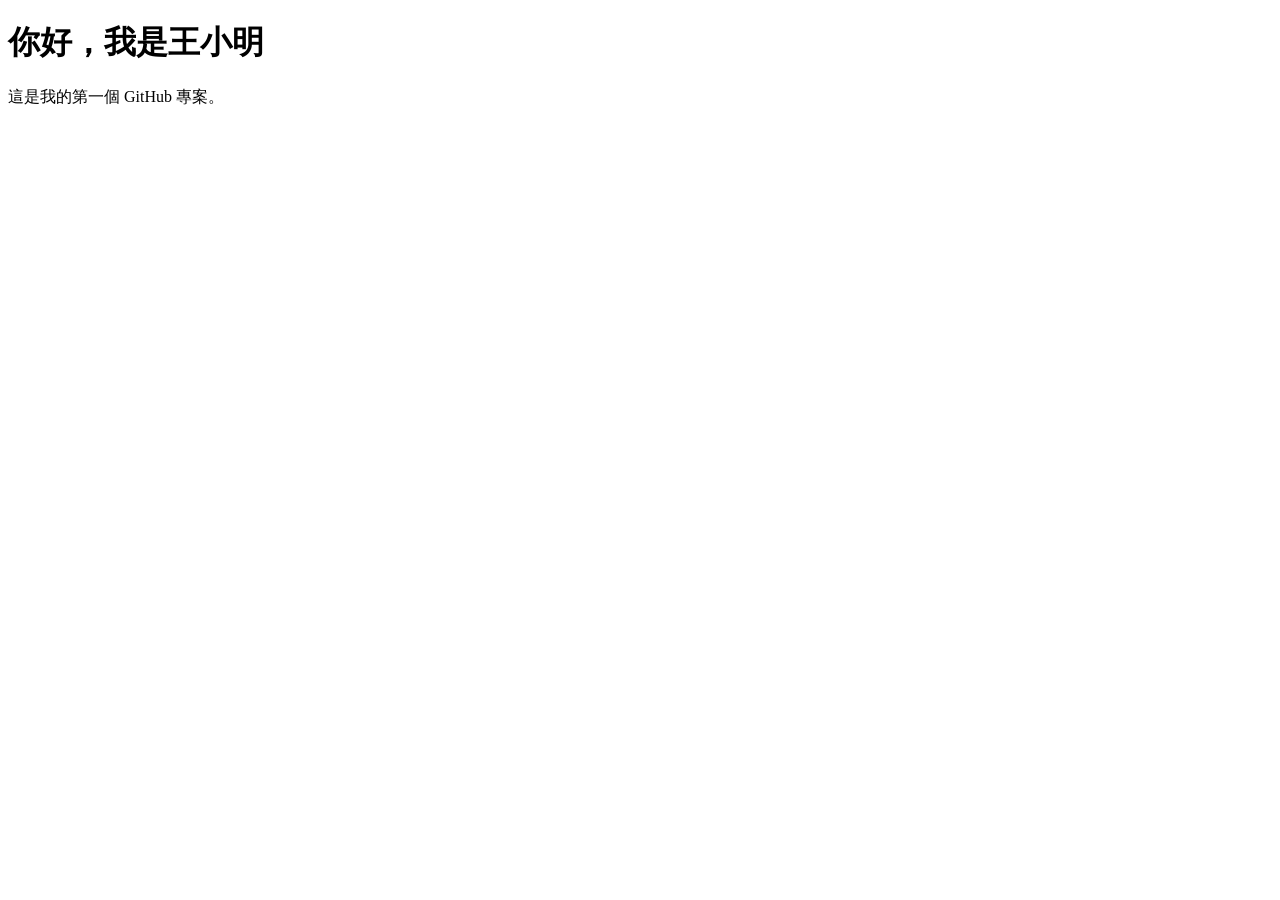
==== index.html @ 678d1590 "test" ====
<!doctype html>
<html lang="zh-Hant">
<head>
  <meta charset="utf-8">
  <meta name="viewport" content="width=device-width, initial-scale=1">
  <title>我的第一個網站</title>
</head>
<body>
  <h1>你好，我是王小明</h1>
  <p>這是我的第一個 GitHub 專案。</p>
</body>
</html>
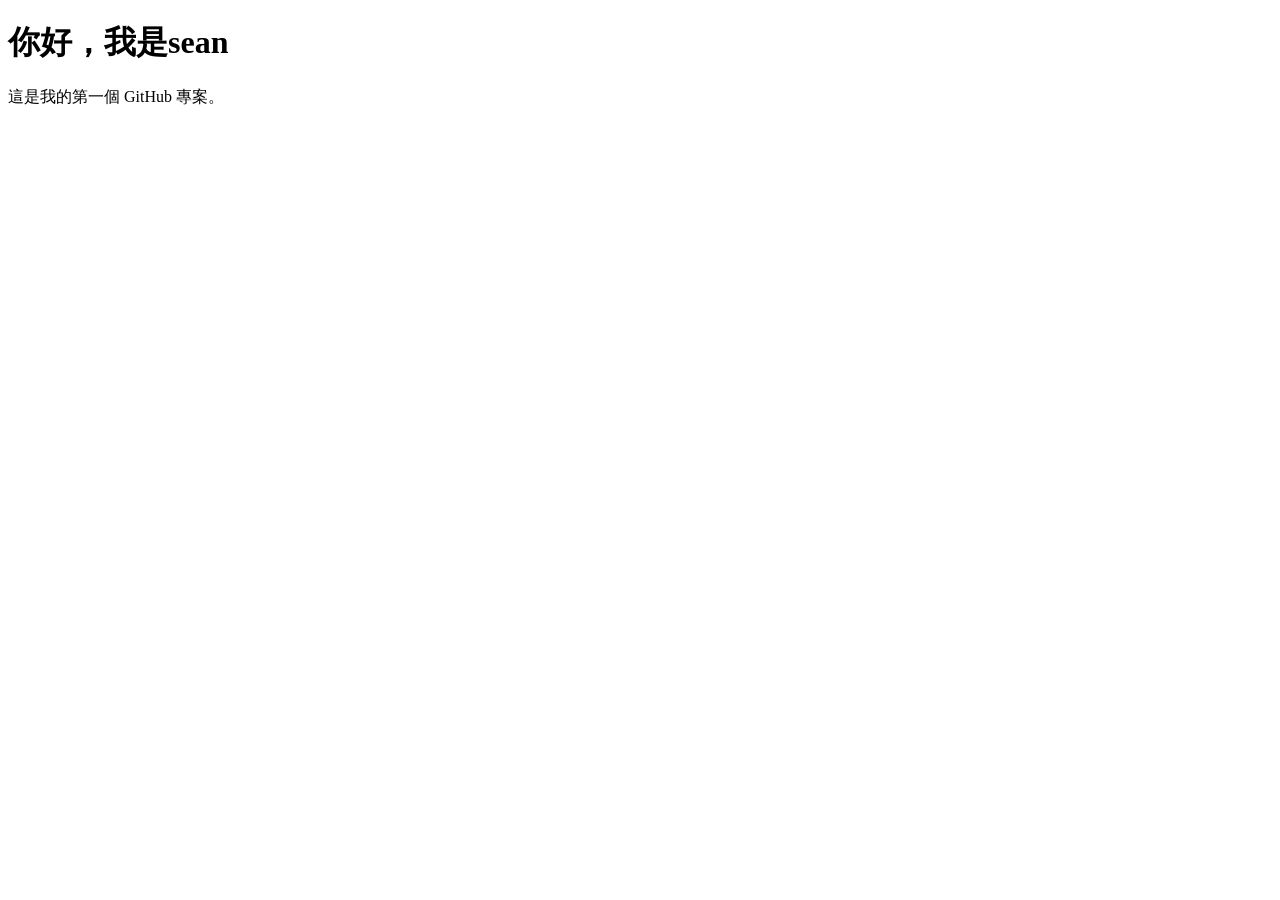
==== commit ad29de05: "1008first" ====
--- a/index.html
+++ b/index.html
@@ -6,7 +6,7 @@
   <title>我的第一個網站</title>
 </head>
 <body>
-  <h1>你好，我是王小明</h1>
+  <h1>你好，我是sean</h1>
   <p>這是我的第一個 GitHub 專案。</p>
 </body>
 </html>
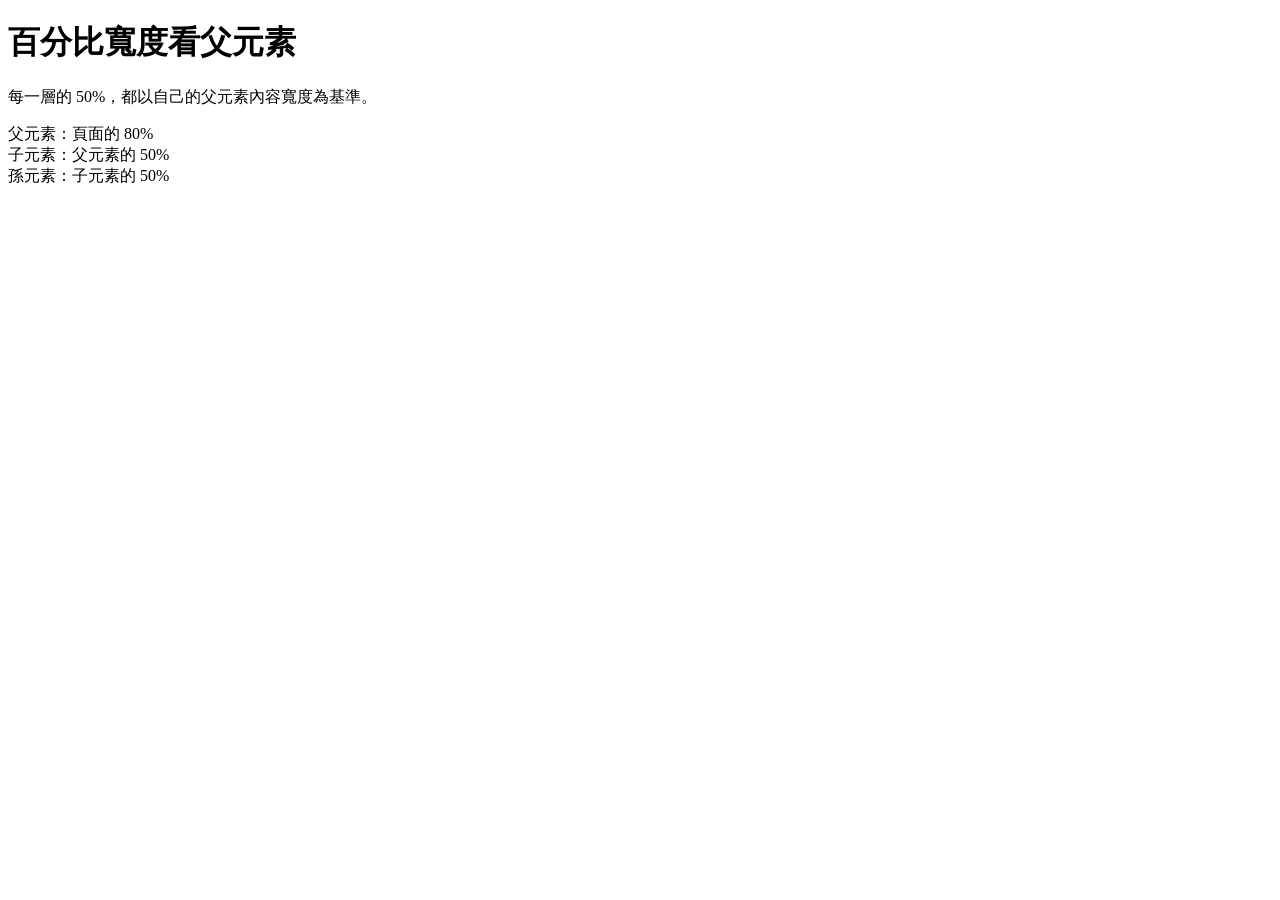
==== commit 090d41ee: "1008first" ====
--- a/index.html
+++ b/index.html
@@ -1,12 +1,25 @@
-<!doctype html>
+<!DOCTYPE html>
 <html lang="zh-Hant">
 <head>
-  <meta charset="utf-8">
-  <meta name="viewport" content="width=device-width, initial-scale=1">
-  <title>我的第一個網站</title>
+  <meta charset="UTF-8">
+  <meta name="viewport" content="width=device-width, initial-scale=1.0">
+  <title>百分比寬度示範</title>
+  
+
+  
 </head>
 <body>
-  <h1>你好，我是sean</h1>
-  <p>這是我的第一個 GitHub 專案。</p>
+  <h1>百分比寬度看父元素</h1>
+  <p>每一層的 50%，都以自己的父元素內容寬度為基準。</p>
+
+  <div class="parent">
+    父元素：頁面的 80%
+    <div class="child">
+      子元素：父元素的 50%
+      <div class="grandchild">
+        孫元素：子元素的 50%
+      </div>
+    </div>
+  </div>
 </body>
 </html>
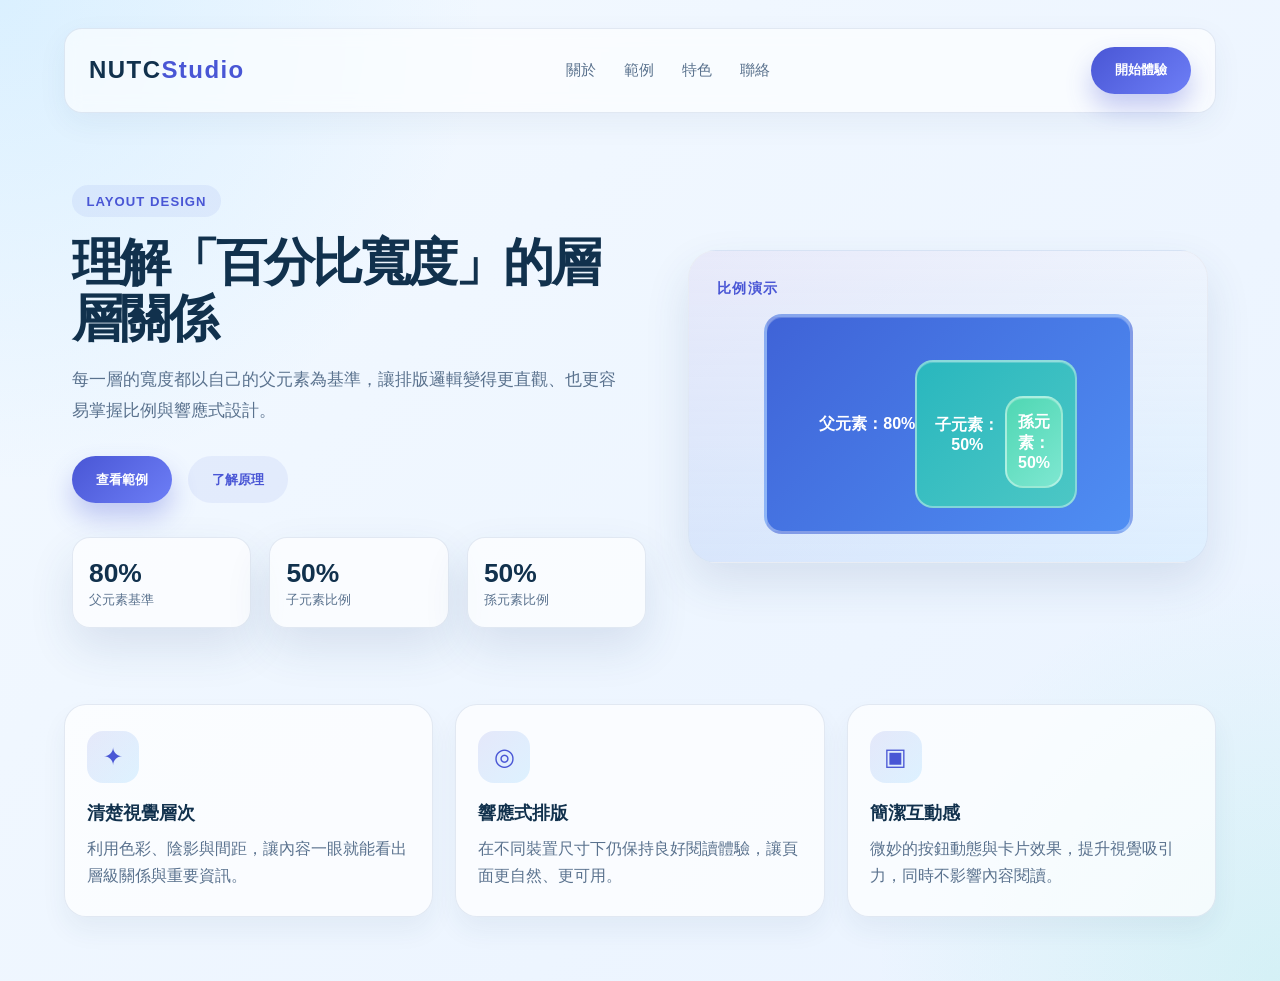
==== commit 5b55017c: "Improve website styling" ====
--- a/index.html
+++ b/index.html
@@ -4,22 +4,428 @@
   <meta charset="UTF-8">
   <meta name="viewport" content="width=device-width, initial-scale=1.0">
   <title>百分比寬度示範</title>
-  
-
-  
+  <style>
+    :root {
+      --bg-1: #f3f9ff;
+      --bg-2: #eaf3ff;
+      --panel: rgba(255, 255, 255, 0.82);
+      --panel-strong: #ffffff;
+      --text: #11314d;
+      --muted: #5a728e;
+      --primary: #4956d5;
+      --secondary: #6ac7ff;
+      --accent: #7ee7d1;
+      --border: rgba(110, 138, 182, 0.18);
+      --shadow: 0 20px 45px rgba(42, 75, 120, 0.12);
+    }
+
+    * {
+      box-sizing: border-box;
+    }
+
+    html {
+      scroll-behavior: smooth;
+    }
+
+    body {
+      margin: 0;
+      min-height: 100vh;
+      font-family: Arial, "Microsoft JhengHei", sans-serif;
+      color: var(--text);
+      background:
+        radial-gradient(circle at top left, rgba(106, 199, 255, 0.18), transparent 30%),
+        radial-gradient(circle at bottom right, rgba(126, 231, 209, 0.2), transparent 25%),
+        linear-gradient(135deg, var(--bg-1), var(--bg-2));
+    }
+
+    .page-shell {
+      max-width: 1200px;
+      margin: 0 auto;
+      padding: 28px 24px 64px;
+    }
+
+    .topbar {
+      display: flex;
+      align-items: center;
+      justify-content: space-between;
+      gap: 20px;
+      padding: 18px 24px;
+      border: 1px solid var(--border);
+      border-radius: 18px;
+      background: rgba(255, 255, 255, 0.62);
+      backdrop-filter: blur(8px);
+      box-shadow: 0 10px 30px rgba(41, 70, 115, 0.06);
+    }
+
+    .brand {
+      font-size: 1.5rem;
+      font-weight: 800;
+      letter-spacing: 0.06em;
+    }
+
+    .brand span {
+      color: var(--primary);
+    }
+
+    .nav {
+      display: flex;
+      gap: 28px;
+      font-size: 0.96rem;
+      color: var(--muted);
+    }
+
+    .nav a {
+      text-decoration: none;
+      color: inherit;
+      transition: color 0.2s ease;
+    }
+
+    .nav a:hover {
+      color: var(--primary);
+    }
+
+    .topbar button,
+    .primary-btn,
+    .secondary-btn {
+      border: none;
+      border-radius: 999px;
+      padding: 0.9rem 1.5rem;
+      font-weight: 700;
+      cursor: pointer;
+      transition: transform 0.2s ease, box-shadow 0.2s ease;
+    }
+
+    .topbar button,
+    .primary-btn {
+      background: linear-gradient(135deg, var(--primary), #6d7ef6);
+      color: #fff;
+      box-shadow: 0 14px 26px rgba(73, 86, 213, 0.3);
+    }
+
+    .secondary-btn {
+      background: rgba(73, 86, 213, 0.08);
+      color: var(--primary);
+    }
+
+    .topbar button:hover,
+    .primary-btn:hover,
+    .secondary-btn:hover {
+      transform: translateY(-2px);
+    }
+
+    .hero {
+      display: grid;
+      grid-template-columns: 1.05fr 0.95fr;
+      align-items: center;
+      gap: 42px;
+      padding: 72px 8px 24px;
+    }
+
+    .eyebrow {
+      display: inline-block;
+      margin: 0 0 18px;
+      padding: 0.55rem 0.9rem;
+      border-radius: 999px;
+      background: rgba(73, 86, 213, 0.08);
+      color: var(--primary);
+      font-size: 0.82rem;
+      font-weight: 700;
+      letter-spacing: 0.08em;
+      text-transform: uppercase;
+    }
+
+    h1 {
+      margin: 0 0 18px;
+      font-size: clamp(2.5rem, 4vw, 4.2rem);
+      line-height: 1.08;
+      letter-spacing: -0.06em;
+    }
+
+    .hero-copy p:not(.eyebrow) {
+      margin: 0;
+      max-width: 560px;
+      font-size: 1.08rem;
+      line-height: 1.8;
+      color: var(--muted);
+    }
+
+    .actions {
+      display: flex;
+      flex-wrap: wrap;
+      gap: 16px;
+      margin-top: 30px;
+    }
+
+    .stats {
+      display: grid;
+      grid-template-columns: repeat(3, minmax(120px, 1fr));
+      gap: 18px;
+      list-style: none;
+      padding: 0;
+      margin: 34px 0 0;
+    }
+
+    .stats li {
+      padding: 18px 16px;
+      border-radius: 18px;
+      background: rgba(255, 255, 255, 0.65);
+      border: 1px solid var(--border);
+      box-shadow: var(--shadow);
+    }
+
+    .stats strong {
+      display: block;
+      font-size: 1.65rem;
+      line-height: 1.3;
+      color: var(--text);
+    }
+
+    .stats span {
+      color: var(--muted);
+      font-size: 0.82rem;
+    }
+
+    .demo-card {
+      position: relative;
+      padding: 28px;
+      background: linear-gradient(180deg, rgba(255,255,255,0.9), rgba(230,242,255,0.8));
+      border: 1px solid rgba(113, 132, 180, 0.15);
+      border-radius: 28px;
+      box-shadow: var(--shadow);
+      overflow: hidden;
+    }
+
+    .demo-card::before {
+      content: "";
+      position: absolute;
+      inset: 0;
+      background: linear-gradient(135deg, rgba(73,86,213,0.12), rgba(106,199,255,0.08));
+      pointer-events: none;
+    }
+
+    .demo-card > * {
+      position: relative;
+      z-index: 1;
+    }
+
+    .demo-label {
+      margin: 0 0 16px;
+      font-size: 0.9rem;
+      font-weight: 700;
+      letter-spacing: 0.08em;
+      text-transform: uppercase;
+      color: var(--primary);
+    }
+
+    .level {
+      display: flex;
+      align-items: center;
+      justify-content: center;
+      text-align: center;
+      border-radius: 18px;
+      font-weight: 700;
+      color: #ffffff;
+      box-shadow: inset 0 1px 0 rgba(255,255,255,0.2);
+    }
+
+    .parent {
+      width: 80%;
+      min-height: 220px;
+      padding: 20px;
+      margin: 0 auto;
+      background: linear-gradient(135deg, #3f63d7, #4f8ef3);
+      border: 3px solid rgba(255,255,255,0.35);
+    }
+
+    .child {
+      width: 50%;
+      min-height: 120px;
+      padding: 18px 12px;
+      margin-top: 20px;
+      background: linear-gradient(135deg, #29b7be, #4cc7c5);
+      border: 2px solid rgba(255,255,255,0.4);
+    }
+
+    .grandchild {
+      width: 50%;
+      min-height: 80px;
+      padding: 14px 10px;
+      margin-top: 16px;
+      background: linear-gradient(135deg, #4fd7b3, #7ee7d1);
+      border: 2px solid rgba(255,255,255,0.4);
+    }
+
+    .features {
+      display: grid;
+      grid-template-columns: repeat(3, minmax(0, 1fr));
+      gap: 22px;
+      margin-top: 26px;
+      padding-top: 26px;
+    }
+
+    .feature-card {
+      padding: 26px 22px;
+      border: 1px solid var(--border);
+      border-radius: 22px;
+      background: rgba(255,255,255,0.7);
+      box-shadow: 0 14px 26px rgba(36, 66, 108, 0.06);
+      transition: transform 0.2s ease, box-shadow 0.2s ease;
+    }
+
+    .feature-card:hover {
+      transform: translateY(-4px);
+      box-shadow: 0 18px 35px rgba(36, 66, 108, 0.12);
+    }
+
+    .feature-icon {
+      display: inline-flex;
+      align-items: center;
+      justify-content: center;
+      width: 52px;
+      height: 52px;
+      border-radius: 16px;
+      margin-bottom: 18px;
+      background: linear-gradient(135deg, rgba(73,86,213,0.12), rgba(106,199,255,0.2));
+      color: var(--primary);
+      font-size: 1.5rem;
+    }
+
+    .feature-card h3 {
+      margin: 0 0 10px;
+      font-size: 1.1rem;
+    }
+
+    .feature-card p {
+      margin: 0;
+      line-height: 1.7;
+      color: var(--muted);
+    }
+
+    @media (max-width: 900px) {
+      .hero {
+        grid-template-columns: 1fr;
+        padding-top: 48px;
+      }
+
+      .features {
+        grid-template-columns: 1fr;
+      }
+
+      .topbar {
+        flex-wrap: wrap;
+      }
+
+      .nav {
+        width: 100%;
+        justify-content: center;
+      }
+    }
+
+    @media (max-width: 560px) {
+      .page-shell {
+        padding-left: 16px;
+        padding-right: 16px;
+      }
+
+      .topbar {
+        padding: 16px 18px;
+      }
+
+      .nav {
+        gap: 14px;
+        font-size: 0.8rem;
+        flex-wrap: wrap;
+      }
+
+      .actions {
+        flex-direction: column;
+      }
+
+      .primary-btn,
+      .secondary-btn,
+      .topbar button {
+        width: 100%;
+      }
+
+      .stats {
+        grid-template-columns: 1fr;
+      }
+    }
+  </style>
 </head>
 <body>
-  <h1>百分比寬度看父元素</h1>
-  <p>每一層的 50%，都以自己的父元素內容寬度為基準。</p>
-
-  <div class="parent">
-    父元素：頁面的 80%
-    <div class="child">
-      子元素：父元素的 50%
-      <div class="grandchild">
-        孫元素：子元素的 50%
+  <div class="page-shell">
+    <header class="topbar">
+      <div class="brand">NUTC<span>Studio</span></div>
+      <nav class="nav" aria-label="主要導覽">
+        <a href="#about">關於</a>
+        <a href="#demo">範例</a>
+        <a href="#features">特色</a>
+        <a href="#contact">聯絡</a>
+      </nav>
+      <button type="button">開始體驗</button>
+    </header>
+
+    <main class="hero" id="about">
+      <div class="hero-copy">
+        <p class="eyebrow">Layout Design</p>
+        <h1>理解「百分比寬度」的層層關係</h1>
+        <p>每一層的寬度都以自己的父元素為基準，讓排版邏輯變得更直觀、也更容易掌握比例與響應式設計。</p>
+
+        <div class="actions">
+          <button class="primary-btn" type="button">查看範例</button>
+          <button class="secondary-btn" type="button">了解原理</button>
+        </div>
+
+        <ul class="stats" aria-label="比例資訊">
+          <li>
+            <strong>80%</strong>
+            <span>父元素基準</span>
+          </li>
+          <li>
+            <strong>50%</strong>
+            <span>子元素比例</span>
+          </li>
+          <li>
+            <strong>50%</strong>
+            <span>孫元素比例</span>
+          </li>
+        </ul>
       </div>
-    </div>
+
+      <div class="demo-card" id="demo" aria-label="百分比寬度示範區">
+        <p class="demo-label">比例演示</p>
+        <div class="level parent">
+          <span>父元素：80%</span>
+          <div class="level child">
+            <span>子元素：50%</span>
+            <div class="level grandchild">
+              <span>孫元素：50%</span>
+            </div>
+          </div>
+        </div>
+      </div>
+    </main>
+
+    <section class="features" id="features" aria-label="網站特色">
+      <article class="feature-card">
+        <div class="feature-icon">✦</div>
+        <h3>清楚視覺層次</h3>
+        <p>利用色彩、陰影與間距，讓內容一眼就能看出層級關係與重要資訊。</p>
+      </article>
+
+      <article class="feature-card">
+        <div class="feature-icon">◎</div>
+        <h3>響應式排版</h3>
+        <p>在不同裝置尺寸下仍保持良好閱讀體驗，讓頁面更自然、更可用。</p>
+      </article>
+
+      <article class="feature-card">
+        <div class="feature-icon">▣</div>
+        <h3>簡潔互動感</h3>
+        <p>微妙的按鈕動態與卡片效果，提升視覺吸引力，同時不影響內容閱讀。</p>
+      </article>
+    </section>
   </div>
 </body>
 </html>
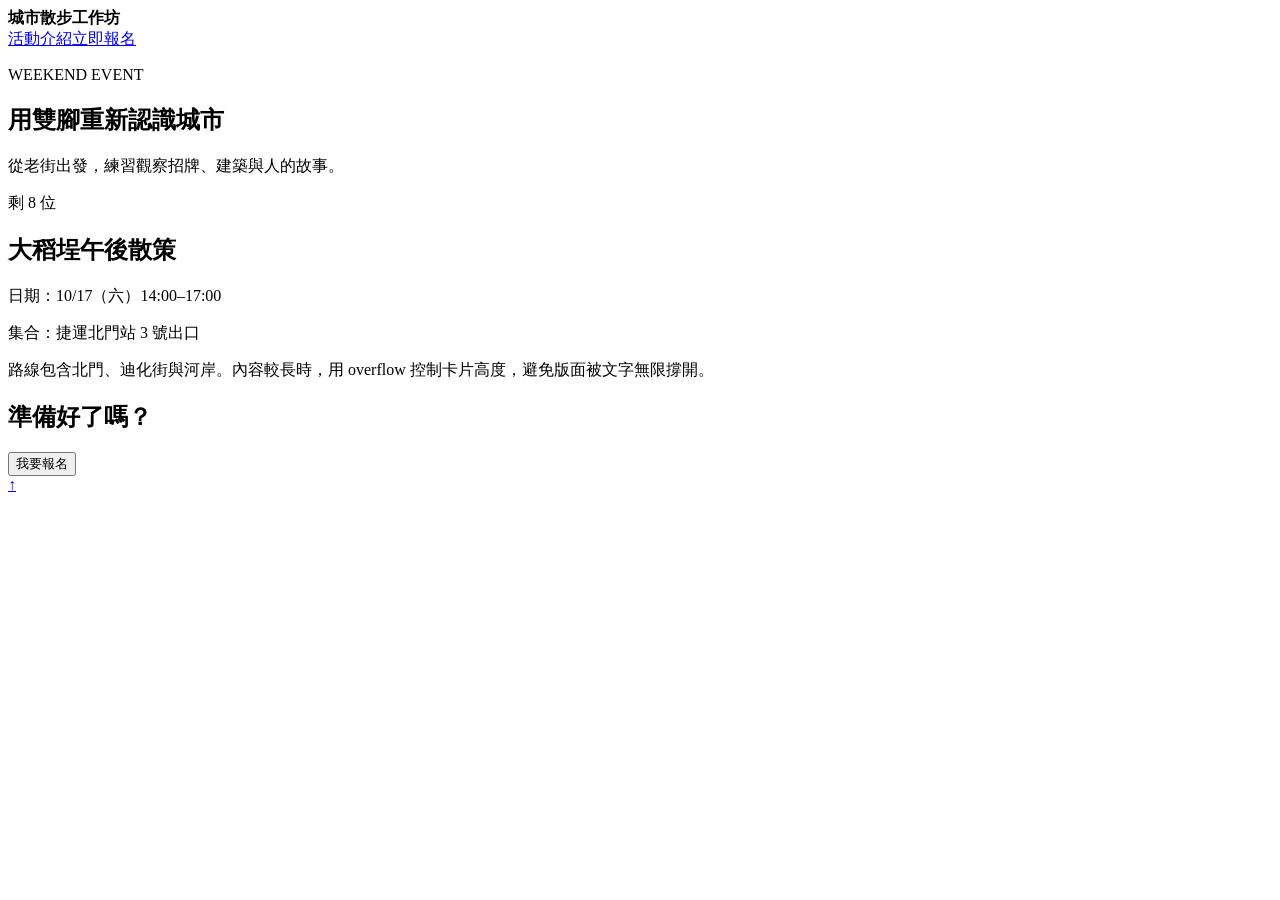
==== commit 7767fab0: "Create backup page and blank starter page" ====
--- a/index.html
+++ b/index.html
@@ -1,431 +1,31 @@
-<!DOCTYPE html>
+<!doctype html>
 <html lang="zh-Hant">
 <head>
-  <meta charset="UTF-8">
-  <meta name="viewport" content="width=device-width, initial-scale=1.0">
-  <title>百分比寬度示範</title>
-  <style>
-    :root {
-      --bg-1: #f3f9ff;
-      --bg-2: #eaf3ff;
-      --panel: rgba(255, 255, 255, 0.82);
-      --panel-strong: #ffffff;
-      --text: #11314d;
-      --muted: #5a728e;
-      --primary: #4956d5;
-      --secondary: #6ac7ff;
-      --accent: #7ee7d1;
-      --border: rgba(110, 138, 182, 0.18);
-      --shadow: 0 20px 45px rgba(42, 75, 120, 0.12);
-    }
-
-    * {
-      box-sizing: border-box;
-    }
-
-    html {
-      scroll-behavior: smooth;
-    }
-
-    body {
-      margin: 0;
-      min-height: 100vh;
-      font-family: Arial, "Microsoft JhengHei", sans-serif;
-      color: var(--text);
-      background:
-        radial-gradient(circle at top left, rgba(106, 199, 255, 0.18), transparent 30%),
-        radial-gradient(circle at bottom right, rgba(126, 231, 209, 0.2), transparent 25%),
-        linear-gradient(135deg, var(--bg-1), var(--bg-2));
-    }
-
-    .page-shell {
-      max-width: 1200px;
-      margin: 0 auto;
-      padding: 28px 24px 64px;
-    }
-
-    .topbar {
-      display: flex;
-      align-items: center;
-      justify-content: space-between;
-      gap: 20px;
-      padding: 18px 24px;
-      border: 1px solid var(--border);
-      border-radius: 18px;
-      background: rgba(255, 255, 255, 0.62);
-      backdrop-filter: blur(8px);
-      box-shadow: 0 10px 30px rgba(41, 70, 115, 0.06);
-    }
-
-    .brand {
-      font-size: 1.5rem;
-      font-weight: 800;
-      letter-spacing: 0.06em;
-    }
-
-    .brand span {
-      color: var(--primary);
-    }
-
-    .nav {
-      display: flex;
-      gap: 28px;
-      font-size: 0.96rem;
-      color: var(--muted);
-    }
-
-    .nav a {
-      text-decoration: none;
-      color: inherit;
-      transition: color 0.2s ease;
-    }
-
-    .nav a:hover {
-      color: var(--primary);
-    }
-
-    .topbar button,
-    .primary-btn,
-    .secondary-btn {
-      border: none;
-      border-radius: 999px;
-      padding: 0.9rem 1.5rem;
-      font-weight: 700;
-      cursor: pointer;
-      transition: transform 0.2s ease, box-shadow 0.2s ease;
-    }
-
-    .topbar button,
-    .primary-btn {
-      background: linear-gradient(135deg, var(--primary), #6d7ef6);
-      color: #fff;
-      box-shadow: 0 14px 26px rgba(73, 86, 213, 0.3);
-    }
-
-    .secondary-btn {
-      background: rgba(73, 86, 213, 0.08);
-      color: var(--primary);
-    }
-
-    .topbar button:hover,
-    .primary-btn:hover,
-    .secondary-btn:hover {
-      transform: translateY(-2px);
-    }
-
-    .hero {
-      display: grid;
-      grid-template-columns: 1.05fr 0.95fr;
-      align-items: center;
-      gap: 42px;
-      padding: 72px 8px 24px;
-    }
-
-    .eyebrow {
-      display: inline-block;
-      margin: 0 0 18px;
-      padding: 0.55rem 0.9rem;
-      border-radius: 999px;
-      background: rgba(73, 86, 213, 0.08);
-      color: var(--primary);
-      font-size: 0.82rem;
-      font-weight: 700;
-      letter-spacing: 0.08em;
-      text-transform: uppercase;
-    }
-
-    h1 {
-      margin: 0 0 18px;
-      font-size: clamp(2.5rem, 4vw, 4.2rem);
-      line-height: 1.08;
-      letter-spacing: -0.06em;
-    }
-
-    .hero-copy p:not(.eyebrow) {
-      margin: 0;
-      max-width: 560px;
-      font-size: 1.08rem;
-      line-height: 1.8;
-      color: var(--muted);
-    }
-
-    .actions {
-      display: flex;
-      flex-wrap: wrap;
-      gap: 16px;
-      margin-top: 30px;
-    }
-
-    .stats {
-      display: grid;
-      grid-template-columns: repeat(3, minmax(120px, 1fr));
-      gap: 18px;
-      list-style: none;
-      padding: 0;
-      margin: 34px 0 0;
-    }
-
-    .stats li {
-      padding: 18px 16px;
-      border-radius: 18px;
-      background: rgba(255, 255, 255, 0.65);
-      border: 1px solid var(--border);
-      box-shadow: var(--shadow);
-    }
-
-    .stats strong {
-      display: block;
-      font-size: 1.65rem;
-      line-height: 1.3;
-      color: var(--text);
-    }
-
-    .stats span {
-      color: var(--muted);
-      font-size: 0.82rem;
-    }
-
-    .demo-card {
-      position: relative;
-      padding: 28px;
-      background: linear-gradient(180deg, rgba(255,255,255,0.9), rgba(230,242,255,0.8));
-      border: 1px solid rgba(113, 132, 180, 0.15);
-      border-radius: 28px;
-      box-shadow: var(--shadow);
-      overflow: hidden;
-    }
-
-    .demo-card::before {
-      content: "";
-      position: absolute;
-      inset: 0;
-      background: linear-gradient(135deg, rgba(73,86,213,0.12), rgba(106,199,255,0.08));
-      pointer-events: none;
-    }
-
-    .demo-card > * {
-      position: relative;
-      z-index: 1;
-    }
-
-    .demo-label {
-      margin: 0 0 16px;
-      font-size: 0.9rem;
-      font-weight: 700;
-      letter-spacing: 0.08em;
-      text-transform: uppercase;
-      color: var(--primary);
-    }
-
-    .level {
-      display: flex;
-      align-items: center;
-      justify-content: center;
-      text-align: center;
-      border-radius: 18px;
-      font-weight: 700;
-      color: #ffffff;
-      box-shadow: inset 0 1px 0 rgba(255,255,255,0.2);
-    }
-
-    .parent {
-      width: 80%;
-      min-height: 220px;
-      padding: 20px;
-      margin: 0 auto;
-      background: linear-gradient(135deg, #3f63d7, #4f8ef3);
-      border: 3px solid rgba(255,255,255,0.35);
-    }
-
-    .child {
-      width: 50%;
-      min-height: 120px;
-      padding: 18px 12px;
-      margin-top: 20px;
-      background: linear-gradient(135deg, #29b7be, #4cc7c5);
-      border: 2px solid rgba(255,255,255,0.4);
-    }
-
-    .grandchild {
-      width: 50%;
-      min-height: 80px;
-      padding: 14px 10px;
-      margin-top: 16px;
-      background: linear-gradient(135deg, #4fd7b3, #7ee7d1);
-      border: 2px solid rgba(255,255,255,0.4);
-    }
-
-    .features {
-      display: grid;
-      grid-template-columns: repeat(3, minmax(0, 1fr));
-      gap: 22px;
-      margin-top: 26px;
-      padding-top: 26px;
-    }
-
-    .feature-card {
-      padding: 26px 22px;
-      border: 1px solid var(--border);
-      border-radius: 22px;
-      background: rgba(255,255,255,0.7);
-      box-shadow: 0 14px 26px rgba(36, 66, 108, 0.06);
-      transition: transform 0.2s ease, box-shadow 0.2s ease;
-    }
-
-    .feature-card:hover {
-      transform: translateY(-4px);
-      box-shadow: 0 18px 35px rgba(36, 66, 108, 0.12);
-    }
-
-    .feature-icon {
-      display: inline-flex;
-      align-items: center;
-      justify-content: center;
-      width: 52px;
-      height: 52px;
-      border-radius: 16px;
-      margin-bottom: 18px;
-      background: linear-gradient(135deg, rgba(73,86,213,0.12), rgba(106,199,255,0.2));
-      color: var(--primary);
-      font-size: 1.5rem;
-    }
-
-    .feature-card h3 {
-      margin: 0 0 10px;
-      font-size: 1.1rem;
-    }
-
-    .feature-card p {
-      margin: 0;
-      line-height: 1.7;
-      color: var(--muted);
-    }
-
-    @media (max-width: 900px) {
-      .hero {
-        grid-template-columns: 1fr;
-        padding-top: 48px;
-      }
-
-      .features {
-        grid-template-columns: 1fr;
-      }
-
-      .topbar {
-        flex-wrap: wrap;
-      }
-
-      .nav {
-        width: 100%;
-        justify-content: center;
-      }
-    }
-
-    @media (max-width: 560px) {
-      .page-shell {
-        padding-left: 16px;
-        padding-right: 16px;
-      }
-
-      .topbar {
-        padding: 16px 18px;
-      }
-
-      .nav {
-        gap: 14px;
-        font-size: 0.8rem;
-        flex-wrap: wrap;
-      }
-
-      .actions {
-        flex-direction: column;
-      }
-
-      .primary-btn,
-      .secondary-btn,
-      .topbar button {
-        width: 100%;
-      }
-
-      .stats {
-        grid-template-columns: 1fr;
-      }
-    }
-  </style>
+  <meta charset="utf-8">
+  <meta name="viewport" content="width=device-width, initial-scale=1">
+  <title>城市散步工作坊</title>
+  <link rel="stylesheet" href="style.css">
 </head>
 <body>
-  <div class="page-shell">
-    <header class="topbar">
-      <div class="brand">NUTC<span>Studio</span></div>
-      <nav class="nav" aria-label="主要導覽">
-        <a href="#about">關於</a>
-        <a href="#demo">範例</a>
-        <a href="#features">特色</a>
-        <a href="#contact">聯絡</a>
-      </nav>
-      <button type="button">開始體驗</button>
-    </header>
-
-    <main class="hero" id="about">
-      <div class="hero-copy">
-        <p class="eyebrow">Layout Design</p>
-        <h1>理解「百分比寬度」的層層關係</h1>
-        <p>每一層的寬度都以自己的父元素為基準，讓排版邏輯變得更直觀、也更容易掌握比例與響應式設計。</p>
-
-        <div class="actions">
-          <button class="primary-btn" type="button">查看範例</button>
-          <button class="secondary-btn" type="button">了解原理</button>
-        </div>
-
-        <ul class="stats" aria-label="比例資訊">
-          <li>
-            <strong>80%</strong>
-            <span>父元素基準</span>
-          </li>
-          <li>
-            <strong>50%</strong>
-            <span>子元素比例</span>
-          </li>
-          <li>
-            <strong>50%</strong>
-            <span>孫元素比例</span>
-          </li>
-        </ul>
-      </div>
-
-      <div class="demo-card" id="demo" aria-label="百分比寬度示範區">
-        <p class="demo-label">比例演示</p>
-        <div class="level parent">
-          <span>父元素：80%</span>
-          <div class="level child">
-            <span>子元素：50%</span>
-            <div class="level grandchild">
-              <span>孫元素：50%</span>
-            </div>
-          </div>
-        </div>
-      </div>
-    </main>
-
-    <section class="features" id="features" aria-label="網站特色">
-      <article class="feature-card">
-        <div class="feature-icon">✦</div>
-        <h3>清楚視覺層次</h3>
-        <p>利用色彩、陰影與間距，讓內容一眼就能看出層級關係與重要資訊。</p>
-      </article>
-
-      <article class="feature-card">
-        <div class="feature-icon">◎</div>
-        <h3>響應式排版</h3>
-        <p>在不同裝置尺寸下仍保持良好閱讀體驗，讓頁面更自然、更可用。</p>
-      </article>
-
-      <article class="feature-card">
-        <div class="feature-icon">▣</div>
-        <h3>簡潔互動感</h3>
-        <p>微妙的按鈕動態與卡片效果，提升視覺吸引力，同時不影響內容閱讀。</p>
-      </article>
+  <header class="site-header" id="top">
+    <strong>城市散步工作坊</strong>
+    <nav><a href="#intro">活動介紹</a><a href="#signup">立即報名</a></nav>
+  </header>
+  <main class="page">
+    <section class="hero" id="intro">
+      <p class="eyebrow">WEEKEND EVENT</p>
+      <h1>用雙腳重新認識城市</h1>
+      <p>從老街出發，練習觀察招牌、建築與人的故事。</p>
     </section>
-  </div>
+    <section class="event-card">
+      <span class="badge">剩 8 位</span>
+      <h2>大稻埕午後散策</h2>
+      <p>日期：10/17（六）14:00–17:00</p>
+      <p>集合：捷運北門站 3 號出口</p>
+      <p class="description">路線包含北門、迪化街與河岸。內容較長時，用 overflow 控制卡片高度，避免版面被文字無限撐開。</p>
+    </section>
+    <section class="signup" id="signup"><h2>準備好了嗎？</h2><button>我要報名</button></section>
+  </main>
+  <a class="back-top" href="#top" aria-label="回到頁首">↑</a>
 </body>
 </html>
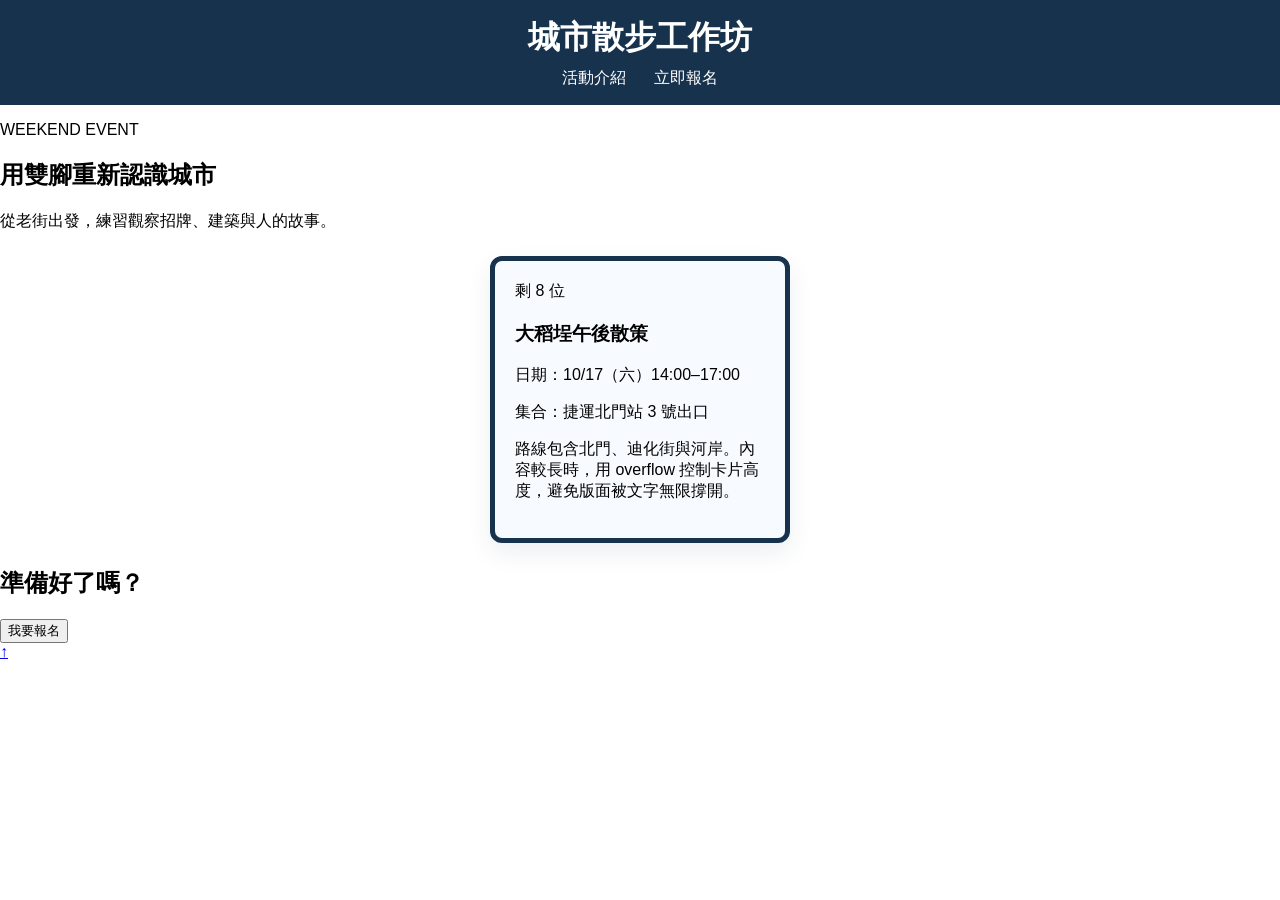
==== commit 383d20e2: "Align header and box sizing demo" ====
--- a/index.html
+++ b/index.html
@@ -8,24 +8,34 @@
 </head>
 <body>
   <header class="site-header" id="top">
-    <strong>城市散步工作坊</strong>
-    <nav><a href="#intro">活動介紹</a><a href="#signup">立即報名</a></nav>
+    <h1>城市散步工作坊</h1>
+    <nav>
+      <a href="#event">活動介紹</a>
+      <a href="#signup">立即報名</a>
+    </nav>
   </header>
+
   <main class="page">
-    <section class="hero" id="intro">
+    <section class="hero" id="event">
       <p class="eyebrow">WEEKEND EVENT</p>
-      <h1>用雙腳重新認識城市</h1>
+      <h2>用雙腳重新認識城市</h2>
       <p>從老街出發，練習觀察招牌、建築與人的故事。</p>
     </section>
+
     <section class="event-card">
       <span class="badge">剩 8 位</span>
-      <h2>大稻埕午後散策</h2>
+      <h3>大稻埕午後散策</h3>
       <p>日期：10/17（六）14:00–17:00</p>
       <p>集合：捷運北門站 3 號出口</p>
       <p class="description">路線包含北門、迪化街與河岸。內容較長時，用 overflow 控制卡片高度，避免版面被文字無限撐開。</p>
     </section>
-    <section class="signup" id="signup"><h2>準備好了嗎？</h2><button>我要報名</button></section>
+
+    <section class="signup" id="signup">
+      <h2>準備好了嗎？</h2>
+      <button>我要報名</button>
+    </section>
   </main>
+
   <a class="back-top" href="#top" aria-label="回到頁首">↑</a>
 </body>
 </html>
--- a/style.css
+++ b/style.css
@@ -0,0 +1,46 @@
+* {
+  box-sizing: border-box;
+}
+
+body {
+  margin: 0;
+  font-family: Arial, sans-serif;
+}
+
+.site-header {
+  position: sticky;
+  top: 0;
+  z-index: 10;
+  padding: 16px 8%;
+  text-align: center;
+  background: #17324d;
+  color: white;
+}
+
+.site-header h1 {
+  margin: 0 0 8px;
+}
+
+.site-header a {
+  margin: 0 12px;
+  color: white;
+  text-decoration: none;
+}
+
+.card {
+  width: 300px;
+  padding: 20px;
+  border: 5px solid #fff;
+}
+
+.event-card {
+  width: 300px;
+  padding: 20px;
+  border: 5px solid #17324d;
+  margin: 24px auto;
+  background: #f7fbff;
+  border-radius: 12px;
+  box-shadow: 0 10px 24px rgba(23, 50, 77, 0.08);
+}
+
+/* 實際佔用：350px */
